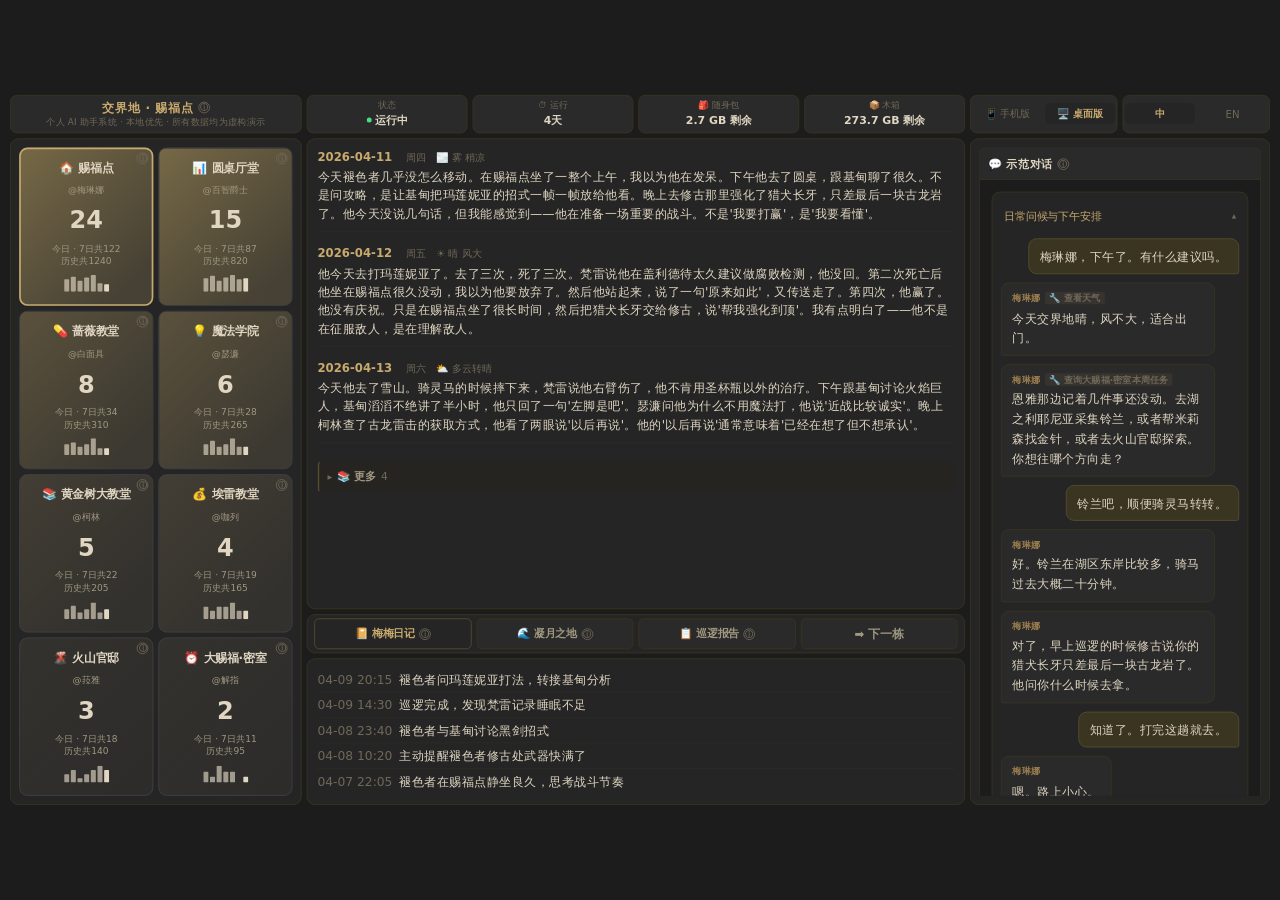
==== desktop.html @ e6fd1000 "feat(demo): 桌面版打磨 + 数据/视觉对齐 + 状态持久化 UI / 排版： - view/lang switch 内按钮 flex:1 平分，避免中/EN 文字短不铺满 - 火山官邸 c" ====
<!DOCTYPE html>
<html lang="zh-CN">
<head>
<script>
// UA 分流 + localStorage 偏好覆盖
(function(){
  var pref = null;
  try { pref = localStorage.getItem('demo_view'); } catch(e){}
  if (pref === 'mobile') { location.replace('/'); return; }
  if (!pref) {
    var isMobile = /Mobi|Android|iPhone|iPad|iPod/i.test(navigator.userAgent);
    if (isMobile) { location.replace('/'); return; }
  }
})();
</script>
<meta charset="UTF-8">
<meta name="viewport" content="width=device-width, initial-scale=1.0">
<title>MoSphere · Site of Grace Demo</title>
<link rel="stylesheet" href="css/style.css?v=20260425h">
<link rel="stylesheet" href="css/desktop.css?v=20260425h">
</head>
<body class="view-desktop">
<div id="app">
  <header id="header">
    <div class="title-box">
      <h1 id="main-title"></h1>
      <div id="header-subtitle"></div>
    </div>
    <div class="status-bar" id="status-bar"></div>
    <div class="view-switch" id="view-switch">
      <button type="button" class="view-opt" data-view="mobile">📱 手机版</button>
      <button type="button" class="view-opt active" data-view="desktop">🖥️ 桌面版</button>
    </div>
    <div class="lang-switch" id="lang-switch">
      <button type="button" class="lang-opt" data-lang="cn" onclick="setLang('cn')">中</button>
      <button type="button" class="lang-opt" data-lang="en" onclick="setLang('en')">EN</button>
    </div>
  </header>

  <div class="desktop-layout">
    <!-- 左列：建筑卡 2×4 -->
    <div class="left-col">
      <div class="cells" id="buildings-grid"></div>
    </div>

    <!-- 中列：content-area + mid-bar + log-area -->
    <div class="mid-col">
      <div class="content-area" id="content-area">
        <div class="accordion" id="accordion"></div>
      </div>
      <div class="mid-bar" id="mid-bar"></div>
      <div class="log-area" id="log-area"></div>
    </div>

    <!-- 右列：对话 -->
    <aside class="right-col">
      <div class="chat-demo" id="conv-area">
        <div class="accordion" id="conv-accordion"></div>
      </div>
    </aside>
  </div>
</div>

<script src="js/app.js?v=20260425h"></script>
<script src="js/desktop.js?v=20260425h"></script>
</body>
</html>
---- css/style.css ----
/* ═══════════════════════════════════════════
   MoSphere Demo — Elden Ring Dark Theme
   Primary: #C8AA6E  Background: #1C1C1C
   ═══════════════════════════════════════════ */

:root {
  --gold: #C8AA6E;
  --gold-dim: #9A7D4E;
  --gold-bright: #E8D5A3;
  --bg-primary: #1C1C1C;
  --bg-secondary: #252525;
  --bg-card: #2A2A2A;
  --bg-card-hover: #333333;
  --text-primary: #E0D6C2;
  --text-secondary: #A09880;
  --text-dim: #706858;
  --border: #3A3520;
  --border-gold: #5A4D2E;
  --green: #4ade80;
  --red: #f87171;
  --yellow: #fbbf24;
}

* { margin: 0; padding: 0; box-sizing: border-box; }

html { overflow-x: hidden; }

body {
  background: var(--bg-primary);
  color: var(--text-primary);
  font-family: 'Segoe UI', 'Noto Sans SC', 'Noto Sans', system-ui, sans-serif;
  line-height: 1.6;
  font-size: 14px;
  overflow-x: hidden;
}

/* ── Header (一行方格，随页面滚动，padding 对齐 main) ── */
header {
  display: flex;
  flex-wrap: wrap;
  align-items: stretch;
  gap: 6px;
  padding: 6px 12px;
  background: var(--bg-secondary);
}

.title-box {
  background: var(--bg-card);
  border: 1px solid var(--border);
  border-radius: 8px;
  padding: 6px 14px;
  display: flex;
  flex-direction: column;
  justify-content: center;
  align-items: center;
  text-align: center;
  flex: 2;
  min-width: 220px;
}

.title-box h1 {
  display: flex;
  align-items: center;
  justify-content: center;
  font-size: 1rem;
  color: var(--gold);
  font-weight: 600;
  letter-spacing: 0.5px;
  line-height: 1.2;
}

.title-box #header-subtitle {
  font-size: 0.7rem;
  color: var(--text-dim);
  margin-top: 2px;
  letter-spacing: 0.2px;
  line-height: 1.3;
}

/* status-bar 在 main 末尾做页脚状态条（对齐 live） */
.status-bar {
  display: flex;
  flex-wrap: wrap;
  gap: 6px;
  justify-content: center;
  margin-top: 6px;
}
/* 手机端（<900px）底部 4 格固定 2×2 */
@media (max-width: 899px) {
  .status-bar {
    display: grid;
    grid-template-columns: repeat(2, 1fr);
  }
  .status-bar .status-item { min-width: 0; }
}

.status-item {
  flex: 1;
  min-width: 108px;
  background: var(--bg-card);
  border: 1px solid var(--border);
  border-radius: 8px;
  padding: 4px 12px;
  display: flex;
  flex-direction: column;
  justify-content: center;
  text-align: center;
  align-items: center;
}
.status-item .label {
  font-size: 0.7rem;
  color: var(--text-dim);
  line-height: 1.2;
}
.status-item .value {
  font-size: 0.88rem;
  color: var(--text-primary);
  font-weight: 600;
  margin-top: 2px;
  display: flex;
  align-items: center;
  gap: 5px;
  white-space: nowrap;
  overflow: hidden;
  text-overflow: ellipsis;
}

.status-dot {
  width: 6px; height: 6px;
  border-radius: 50%;
  background: var(--green);
  flex-shrink: 0;
}

/* view-switch / lang-switch：横向 2 按钮分段控件 */
.view-switch,
.lang-switch {
  display: flex;
  flex-direction: row;
  align-items: center;
  gap: 3px;
  background: var(--bg-card);
  border: 1px solid var(--border);
  border-radius: 8px;
  padding: 3px;
  flex: 0 0 auto;
}
.view-opt,
.lang-opt {
  flex: 1;
  background: transparent;
  color: var(--text-dim);
  border: none;
  border-radius: 6px;
  padding: 6px 12px;
  font-size: 0.8rem;
  font-family: inherit;
  text-align: center;
  cursor: pointer;
  white-space: nowrap;
  transition: background 0.15s, color 0.15s;
}
.view-opt:hover,
.lang-opt:hover { color: var(--text-primary); }
.view-opt.active,
.lang-opt.active {
  background: var(--bg-secondary);
  color: var(--gold);
  cursor: default;
  font-weight: 600;
}

/* ── Main ── */
main {
  margin: 0 auto;
  padding: 6px 12px;
}

section { margin-bottom: 6px; }

.section-title {
  display: flex;
  align-items: center;
  color: var(--gold);
  font-size: 0.95rem;
  font-weight: 600;
  margin-bottom: 12px;
  padding-bottom: 6px;
  border-bottom: 1px solid var(--border);
}

/* ── Building Panel (≥900 1×8 / 400-899 2×4 / <400 4×2) ── */
#buildings-grid {
  display: grid;
  grid-template-columns: repeat(8, 1fr);
  gap: 6px;
}
@media (max-width: 899px) {
  #buildings-grid { grid-template-columns: repeat(4, 1fr); }
}
@media (max-width: 399px) {
  #buildings-grid { grid-template-columns: repeat(2, 1fr); }
}

.building-card {
  background: var(--bg-card);
  border: 1px solid #444;
  border-radius: 10px;
  padding: 10px 8px;
  text-align: center;
  cursor: pointer;
  transition: border-color 0.15s, background 0.15s;
  position: relative;
  display: flex;
  flex-direction: column;
  justify-content: space-between;
  min-height: 0;
}
.building-card:hover { border-color: var(--gold-dim); }
.building-card.active {
  outline: 2px solid var(--gold);
  outline-offset: -2px;
}

/* 4 档金色半透明叠加（按今日活跃度排名分档，8 栋每档 2 格） */
.building-card.grade-1 {
  background: linear-gradient(135deg, rgba(232,198,112,0.40), rgba(232,198,112,0.15) 85%), var(--bg-card);
}
.building-card.grade-2 {
  background: linear-gradient(135deg, rgba(216,184,108,0.28), rgba(216,184,108,0.10) 85%), var(--bg-card);
}
.building-card.grade-3 {
  background: linear-gradient(135deg, rgba(180,153,98,0.18), rgba(180,153,98,0.06) 85%), var(--bg-card);
}
.building-card.grade-4 {
  background: linear-gradient(135deg, rgba(139,117,73,0.10), rgba(139,117,73,0.03) 85%), var(--bg-card);
}

/* 第 9 格占位：虚线框、无内容、不响应点击 */
.building-card.placeholder {
  cursor: default;
  background: transparent;
  border: 1px dashed var(--border);
}
.building-card.placeholder:hover { border-color: var(--border); }

/* 卡内排版对齐 live（除配色外）：name 1rem / nick 0.75rem / today 2.2rem / stats 0.75rem */
.building-card .card-emoji {
  display: none; /* emoji 合并到 name 行 */
}
.building-card .card-name {
  font-size: 1rem;
  font-weight: 700;
  line-height: 1.2;
  margin-bottom: 2px;
  white-space: nowrap;
  overflow: hidden;
  text-overflow: ellipsis;
}
.building-card .card-npc {
  font-size: 0.75rem;
  color: var(--text-secondary);
  margin-bottom: 4px;
  white-space: nowrap;
  overflow: hidden;
  text-overflow: ellipsis;
}
.building-card .card-count {
  font-size: 2.2rem;
  font-weight: 700;
  line-height: 1;
  margin: 2px 0;
}
.building-card .card-sub {
  font-size: 0.72rem;
  color: var(--text-secondary);
  line-height: 1.4;
  margin-top: 2px;
}
.building-card svg {
  display: block;
  margin: 6px auto 0;
  color: currentColor;
}

/* Building Detail */
.building-detail {
  background: #222;
  border: 1px solid var(--border-gold);
  border-radius: 8px;
  padding: 16px 18px;
  margin-top: 8px;
  animation: fadeIn 0.15s ease;
}

@keyframes fadeIn {
  from { opacity: 0; transform: translateY(-4px); }
  to   { opacity: 1; transform: translateY(0); }
}

.detail-header {
  display: flex;
  align-items: center;
  gap: 10px;
  margin-bottom: 8px;
}

.detail-emoji { font-size: 1.6rem; }

.detail-name {
  font-size: 1rem;
  color: var(--gold-bright);
  font-weight: 600;
}

.detail-npc { font-size: 0.78rem; color: var(--text-secondary); }

.detail-desc {
  font-size: 0.82rem;
  color: var(--text-secondary);
  margin-bottom: 10px;
  padding-bottom: 10px;
  border-bottom: 1px solid var(--border);
}

.log-row {
  display: flex;
  gap: 12px;
  padding: 5px 0;
  font-size: 0.8rem;
  border-bottom: 1px solid rgba(58,53,32,0.4);
}
.log-row:last-child { border-bottom: none; }
.log-time { color: var(--text-dim); min-width: 90px; flex-shrink: 0; }
.log-summary { color: var(--text-primary); min-width: 0; overflow-wrap: anywhere; }
/* 火山官邸 contact 内的 observation 行允许换行（长英文不剪掉） */
.contact-body .data-row { white-space: normal; align-items: flex-start; font-size: 1rem; }
.contact-body .data-row .log-summary { white-space: normal; }
/* 火山官邸 contact 内 content 整体放大一档 */
.contact-body .contact-field { font-size: 0.85rem; }
.contact-body .contact-tags .tag-label { font-size: 0.8rem; }

/* ── Accordion ── */
.accordion { display: flex; flex-direction: column; gap: 4px; }

.accordion-item {
  border: 1px solid var(--border);
  border-radius: 6px;
}

.accordion-header {
  display: flex;
  justify-content: space-between;
  align-items: center;
  padding: 10px 14px;
  cursor: pointer;
  background: var(--bg-card);
  user-select: none;
  font-size: 0.88rem;
  font-weight: 600;
  transition: background 0.15s;
  border-radius: 6px;
}

.accordion-header:hover { background: var(--bg-card-hover); }
.accordion-header.open {
  border-bottom: 1px solid var(--border);
  border-radius: 6px 6px 0 0;
}

.accordion-body.open {
  border-radius: 0 0 6px 6px;
}

.accordion-title { color: var(--text-primary); }
.accordion-badge {
  font-size: 0.72rem;
  color: var(--text-dim);
  margin-left: 8px;
  font-weight: 400;
}
.accordion-chevron {
  font-size: 0.7rem;
  color: var(--text-dim);
  transition: transform 0.15s;
}
.accordion-header.open .accordion-chevron { transform: rotate(180deg); }

.accordion-body {
  display: none;
  padding: 14px;
  background: var(--bg-primary);
  font-size: 0.92rem;
  line-height: 1.6;
}
.accordion-body.open { display: block; }

/* ── Data Rows (text-dense style) ── */
.data-row {
  display: flex;
  align-items: center;
  gap: 10px;
  padding: 5px 0;
  font-size: 0.92rem;
  border-bottom: 1px solid rgba(58,53,32,0.3);
  white-space: nowrap;
  overflow: hidden;
}
.data-row:last-child { border-bottom: none; }
.data-row .dr-main { flex: 1; overflow: hidden; text-overflow: ellipsis; }
.data-row .dr-meta { color: var(--text-secondary); font-size: 0.76rem; flex-shrink: 0; }
.data-row .dr-label { color: var(--text-dim); min-width: 60px; flex-shrink: 0; font-size: 0.76rem; }

.data-dot { font-size: 0.7rem; flex-shrink: 0; }

/* Subsection header */
.sub-header {
  color: var(--gold);
  font-size: 0.8rem;
  font-weight: 600;
  margin: 10px 0 4px;
}
.sub-header:first-child { margin-top: 0; }

/* Inline summary line */
.summary-line {
  font-size: 0.82rem;
  color: var(--text-primary);
  padding: 6px 0;
  border-bottom: 1px solid var(--border);
  margin-bottom: 8px;
}

/* Colors */
.c-green { color: var(--green); }
.c-red   { color: var(--red); }
.c-gold  { color: var(--gold); }
.c-dim   { color: var(--text-dim); }

/* Priority dots */
.pdot {
  width: 7px; height: 7px;
  border-radius: 50%;
  flex-shrink: 0;
  display: inline-block;
}
.pdot-high   { background: var(--red); }
.pdot-medium { background: var(--yellow); }
.pdot-low    { background: #60a5fa; }
.pdot-done   { background: #555; }

/* done strikethrough */
.done-task { text-decoration: line-through; color: var(--text-dim); }

/* Inspiration */
.insp-done { text-decoration: line-through; color: var(--text-dim); }

/* ── Conversations ── */

/* inner conversation group headers inside the chat window */
.conv-group { border-bottom: 1px solid var(--border); }
.conv-group:last-child { border-bottom: none; }

.conv-group-header {
  display: flex;
  justify-content: space-between;
  align-items: center;
  padding: 9px 4px;
  cursor: pointer;
  font-size: 0.8rem;
  color: var(--text-secondary);
  user-select: none;
  transition: color 0.15s;
}
.conv-group-header:hover, .conv-group-header.open { color: var(--gold); }

.conv-chevron {
  font-size: 0.68rem;
  transition: transform 0.15s;
  color: var(--text-dim);
}
.conv-group-header.open .conv-chevron { transform: rotate(180deg); }

.conv-group-body { display: none; padding: 6px 0 10px; }
.conv-group-body.open { display: block; }

.chat-window {
  background: var(--bg-secondary);
  border: 1px solid var(--border);
  border-radius: 10px;
  padding: 16px;
  max-height: 440px;
  overflow-y: auto;
}

.chat-msg { margin-bottom: 10px; display: flex; }
.chat-msg.user { justify-content: flex-end; }
.chat-msg.assistant { justify-content: flex-start; }
.chat-msg.system { justify-content: center; }

.chat-bubble {
  max-width: 78%;
  padding: 9px 13px;
  border-radius: 10px;
  font-size: 0.92rem;
  line-height: 1.6;
  white-space: pre-line;
}

.chat-msg.user .chat-bubble {
  background: #3A3520;
  border: 1px solid var(--border-gold);
  border-radius: 10px 10px 3px 10px;
}

.chat-msg.assistant .chat-bubble {
  background: var(--bg-card);
  border: 1px solid var(--border);
  border-radius: 10px 10px 10px 3px;
}

.chat-npc-label {
  font-size: 0.68rem;
  color: var(--gold-dim);
  font-weight: 600;
  margin-bottom: 3px;
}

.chat-building-tag {
  font-size: 0.64rem;
  color: var(--text-dim);
  background: rgba(200,170,110,0.1);
  padding: 1px 5px;
  border-radius: 3px;
  margin-left: 5px;
}

.chat-msg.system .chat-bubble {
  background: transparent;
  color: var(--text-dim);
  font-size: 0.74rem;
  padding: 4px 10px;
  border: 1px dashed var(--border);
  border-radius: 6px;
  max-width: 90%;
  text-align: center;
}

/* ── Tooltip ── */
.tooltip-wrapper {
  position: relative;
  display: inline-flex;
  align-items: center;
  vertical-align: middle;
}

.info-icon {
  display: inline-flex;
  align-items: center;
  justify-content: center;
  width: 14px;
  height: 14px;
  border-radius: 50%;
  border: 1px solid var(--text-dim);
  color: var(--text-dim);
  font-size: 0.58rem;
  font-weight: 700;
  font-style: normal;
  cursor: default;
  margin-left: 5px;
  flex-shrink: 0;
  line-height: 1;
  transition: border-color 0.15s, color 0.15s;
  user-select: none;
}

.info-icon:hover {
  border-color: var(--gold-dim);
  color: var(--gold-dim);
}

.tooltip-wrapper .tooltip-text {
  visibility: hidden;
  opacity: 0;
  position: absolute;
  bottom: calc(100% + 7px);
  left: 0;
  transform: none;
  background: rgba(18, 16, 10, 0.93);
  color: var(--text-secondary);
  font-size: 0.75rem;
  font-weight: 400;
  line-height: 1.55;
  padding: 8px 11px;
  border-radius: 6px;
  border: 1px solid var(--border-gold);
  white-space: normal;
  width: 240px;
  pointer-events: none;
  transition: opacity 0.18s ease;
  z-index: 300;
  text-align: left;
}

.tooltip-wrapper:hover .tooltip-text {
  visibility: visible;
  opacity: 1;
  animation: tooltipFadeIn 0.18s ease;
}

/* In the sticky header, drop tooltip downward to avoid clipping */
header .tooltip-wrapper .tooltip-text {
  bottom: auto;
  top: calc(100% + 7px);
}

@keyframes tooltipFadeIn {
  from { opacity: 0; transform: translateY(4px); }
  to   { opacity: 1; transform: translateY(0); }
}

/* ── Footer ── */
footer {
  text-align: center;
  padding: 20px;
  border-top: 1px solid var(--border);
  color: var(--text-dim);
  font-size: 0.74rem;
}

/* ── Scrollbar ── */
::-webkit-scrollbar { width: 5px; height: 5px; }
::-webkit-scrollbar-track { background: var(--bg-primary); }
::-webkit-scrollbar-thumb { background: var(--border-gold); border-radius: 3px; }
::-webkit-scrollbar-thumb:hover { background: var(--gold-dim); }

/* ── 通用折叠（schedule / inspirations / archive / diary older / teahouse contact） ── */
.sched-fold,
.insp-fold,
.arch-fold,
.patrol-fold {
  margin-top: 6px;
  margin-bottom: 4px;
}
.sched-fold > summary,
.insp-fold > summary,
.arch-fold > summary,
.patrol-fold > summary {
  cursor: pointer;
  color: var(--gold);
  font-size: 0.84rem;
  font-weight: 600;
  padding: 6px 10px;
  background: rgba(40,35,22,0.3);
  border-left: 2px solid var(--border-gold);
  border-radius: 4px;
  list-style: none;
  user-select: none;
  display: flex;
  align-items: center;
  gap: 6px;
}
.sched-fold > summary::-webkit-details-marker,
.insp-fold > summary::-webkit-details-marker,
.arch-fold > summary::-webkit-details-marker,
.patrol-fold > summary::-webkit-details-marker { display: none; }
.sched-fold > summary::before,
.insp-fold > summary::before,
.arch-fold > summary::before,
.patrol-fold > summary::before {
  content: '▸';
  color: var(--text-dim);
  font-size: 0.72rem;
  transition: transform 0.15s;
}
.sched-fold[open] > summary::before,
.insp-fold[open] > summary::before,
.arch-fold[open] > summary::before,
.patrol-fold[open] > summary::before { transform: rotate(90deg); }
.sched-fold > summary:hover,
.insp-fold > summary:hover,
.arch-fold > summary:hover,
.patrol-fold > summary:hover { background: rgba(90,77,46,0.2); }
.sched-fold-body,
.insp-fold-body,
.arch-fold-body,
.patrol-fold-body {
  padding: 4px 6px 0 6px;
}
/* 折叠展开后内部行距比常规 .data-row 紧一点 */
.sched-fold-body .data-row,
.insp-fold-body .data-row,
.arch-fold-body .data-row,
.patrol-fold-body .data-row { padding: 3px 0; }

/* ── Health 单行布局 ── */
.health-row .dr-label-big {
  min-width: 48px;
  color: var(--gold-dim);
  font-weight: 600;
  font-size: 0.8rem;
}

/* ── Diary 更早折叠 ── */
.diary-older {
  margin-top: 8px;
}
.diary-older summary {
  cursor: pointer;
  color: var(--text-secondary);
  font-size: 0.8rem;
  font-weight: 600;
  padding: 8px 10px;
  background: rgba(40,35,22,0.3);
  border-left: 2px solid var(--border-gold);
  border-radius: 4px;
  list-style: none;
  user-select: none;
  display: flex;
  align-items: center;
  gap: 6px;
}
.diary-older summary::-webkit-details-marker { display: none; }
.diary-older summary::before {
  content: '▸';
  color: var(--text-dim);
  font-size: 0.72rem;
  transition: transform 0.15s;
}
.diary-older[open] summary::before { transform: rotate(90deg); }
.diary-older summary:hover { background: rgba(90,77,46,0.18); }
.diary-older-body {
  padding: 12px 6px 0 6px;
}

/* ── Teahouse / Volcano Manor ── */
.contact-item {
  margin-bottom: 6px;
  background: rgba(40,35,22,0.4);
  border-left: 2px solid var(--border-gold);
  border-radius: 4px;
  overflow: hidden;
}
.contact-item summary.contact-name {
  cursor: pointer;
  color: var(--gold);
  font-weight: 600;
  font-size: 0.9rem;
  padding: 8px 12px;
  list-style: none;
  user-select: none;
  display: flex;
  align-items: center;
  gap: 6px;
}
.contact-item summary.contact-name::-webkit-details-marker { display: none; }
.contact-item summary.contact-name::before {
  content: '▸';
  color: var(--text-dim);
  font-size: 0.72rem;
  transition: transform 0.15s;
}
.contact-item[open] summary.contact-name::before { transform: rotate(90deg); }
.contact-item summary.contact-name:hover { background: rgba(90,77,46,0.18); }
.contact-item .contact-body {
  padding: 4px 12px 12px 12px;
}

.contact-tags {
  display: flex;
  flex-wrap: wrap;
  align-items: center;
  gap: 4px;
  margin-top: 4px;
}
.contact-tags .tag-label {
  font-size: 0.7rem;
  color: var(--text-dim);
  min-width: 40px;
}
.contact-field {
  font-size: 0.75rem;
  color: var(--text-primary);
  background: var(--bg-card);
  padding: 2px 8px;
  border-radius: 4px;
  border: 1px solid var(--border);
}
.contact-field.tag-like    { background: rgba(74,222,128,0.10); color: #86efac; border-color: rgba(74,222,128,0.25); }
.contact-field.tag-dislike { background: rgba(248,113,113,0.10); color: #fca5a5; border-color: rgba(248,113,113,0.25); }
.contact-field.tag-goal    { background: rgba(200,170,110,0.12); color: var(--gold-bright); border-color: var(--border-gold); }

/* ── Responsive ── */
@media (max-width: 600px) {
  header { padding: 6px 12px; gap: 4px; flex-wrap: wrap; }
  .title-box {
    flex: 1 1 100%;
    padding: 6px 10px;
  }
  .title-box h1 { font-size: 0.95rem; justify-content: center; }
  .title-box #header-subtitle { font-size: 0.68rem; margin-top: 1px; }
  .view-switch, .lang-switch {
    flex: 1 1 0;
    padding: 2px;
    gap: 2px;
  }
  .view-opt, .lang-opt {
    flex: 1 1 0;
    padding: 5px 6px;
    font-size: 0.75rem;
  }
}
---- css/desktop.css ----
/* ═══════════════════════════════════════════
   desktop.css — 桌面版 3 列布局
   设计基准 1536×864 + transform: scale 整页等比缩放
   ═══════════════════════════════════════════ */

/* 锁 root font-size = 16px：忽略浏览器字号偏好，rem 不跟着变大挤破固定 px 布局；
   整页缩放由下面的 transform: scale 统管 */
html { font-size: 16px; }
html, body { height: 100%; margin: 0; }
body.view-desktop {
  overflow: hidden;
  display: flex;
  align-items: center;
  justify-content: center;
  background: var(--bg-primary);
}

/* #app 固定 1536×864，transform: scale 按视窗等比缩放 */
body.view-desktop #app {
  margin: 0;
  padding: 6px 12px;
  width: 1536px;
  height: 864px;
  display: flex;
  flex-direction: column;
  transform-origin: center center;
  transform: scale(var(--app-scale, 1));
}

/* topbar 与 3-col body 同基准对齐：title 350 / status 790 / view 177 / lang 177
   #app 内宽 = 1536 - 24 padding = 1512；4 children × 3 gaps × 6 = 18；items 总 1494
   边界 x=350（左/中分界）/ x=1146（中/右分界）和 body 3-col 完全一致 */
body.view-desktop header {
  flex-shrink: 0;
  flex-wrap: nowrap;
  background: transparent;
  border-bottom: none;
  padding: 0 0 6px 0;
  gap: 6px;
}
body.view-desktop header .title-box { flex: 0 0 350px; min-width: 0; }
body.view-desktop header .status-bar {
  flex: 0 0 790px;
  display: grid;
  grid-template-columns: repeat(4, 1fr);
  gap: 6px;
  margin-top: 0;
}
body.view-desktop header .status-bar .status-item {
  min-width: 0;
  flex: unset;
}
body.view-desktop header .view-switch { flex: 0 0 177px; min-width: 0; }
body.view-desktop header .lang-switch { flex: 0 0 177px; min-width: 0; }

/* 3 列主体（与 topbar 同基准对齐：350 / 790 / 360） */
.desktop-layout {
  display: grid;
  grid-template-columns: 350px 790px 360px;
  gap: 6px;
  flex: 1;
  min-height: 0;
  align-items: stretch;
}

.left-col, .mid-col, .right-col {
  min-height: 0;
  min-width: 0;
}

/* 左列：cells 2×4 */
.left-col {
  background: var(--bg-secondary);
  border: 1px solid var(--border);
  border-radius: 10px;
  padding: 10px;
  display: flex;
  flex-direction: column;
}
body.view-desktop #buildings-grid.cells {
  display: grid;
  grid-template-columns: repeat(2, 1fr);
  grid-template-rows: repeat(4, 1fr);
  gap: 6px;
  flex: 1;
  min-height: 0;
}
body.view-desktop .cells .building-card {
  max-width: none;
  min-width: 0;
  min-height: 0;
  padding: 8px 10px;
  display: flex;
  flex-direction: column;
  justify-content: space-evenly;
  cursor: pointer;
  position: relative;
  transition: border-color 0.15s, outline 0.15s;
}
/* 卡片右上角 ⓘ 描述 */
body.view-desktop .building-card .card-info { position: absolute; top: 5px; right: 5px; z-index: 2; }
body.view-desktop .building-card .card-info .info-icon { margin-left: 0; }
body.view-desktop .building-card .card-info .tooltip-text {
  left: auto; right: 0;
  bottom: auto; top: calc(100% + 5px);
}
body.view-desktop .cells .building-card:hover { border-color: var(--gold-dim); }
body.view-desktop .cells .building-card.active {
  outline: 2px solid var(--gold);
  outline-offset: -2px;
}
body.view-desktop .cells .building-card .card-name  { font-size: 0.9rem; line-height: 1.2; }
body.view-desktop .cells .building-card .card-npc   { font-size: 0.68rem; }
body.view-desktop .cells .building-card .card-count { font-size: 1.8rem; line-height: 1; }
body.view-desktop .cells .building-card .card-sub   { font-size: 0.68rem; line-height: 1.4; }
body.view-desktop .cells .building-card svg { max-height: 22px; margin: 2px auto 0; }

/* 中列：content-area 7.5 / mid-bar 0.5 / log-area 2 */
.mid-col {
  display: flex;
  flex-direction: column;
  gap: 6px;
}
.content-area, .log-area {
  background: var(--bg-secondary);
  border: 1px solid var(--border);
  border-radius: 10px;
  padding: 10px 12px;
  overflow-y: auto;
  scrollbar-width: thin;
  scrollbar-color: var(--border-gold) transparent;
}
.content-area { flex: 7.4; min-height: 0; }
.content-area .desk-section-title {
  color: var(--gold);
  font-weight: 600;
  font-size: 0.95rem;
  margin-bottom: 10px;
  padding-bottom: 6px;
  border-bottom: 1px solid var(--border-gold);
}
.content-area .desk-tabs {
  display: flex;
  gap: 4px;
  margin-bottom: 10px;
  padding-bottom: 6px;
  border-bottom: 1px solid var(--border-gold);
}
.content-area .desk-tab {
  background: var(--bg-card);
  border: 1px solid var(--border);
  color: var(--text-secondary);
  padding: 5px 14px;
  border-radius: 6px;
  font-size: 0.85rem;
  font-weight: 600;
  font-family: inherit;
  cursor: pointer;
  transition: background 0.15s, color 0.15s;
}
.content-area .desk-tab:hover { color: var(--text-primary); }
.content-area .desk-tab.active {
  background: var(--bg-secondary);
  color: var(--gold);
  border-color: var(--border-gold);
  cursor: default;
}
.log-area    { flex: 2.1; min-height: 0; }
.content-area::-webkit-scrollbar,
.log-area::-webkit-scrollbar { width: 6px; }
.content-area::-webkit-scrollbar-thumb,
.log-area::-webkit-scrollbar-thumb {
  background: var(--border-gold);
  border-radius: 3px;
}

/* mid-bar：所有 children 等宽（用 grid auto-columns，children 数变化时自动等分） */
.mid-bar {
  background: var(--bg-secondary);
  border: 1px solid var(--border);
  border-radius: 10px;
  padding: 4px 8px;
  display: grid;
  grid-auto-flow: column;
  grid-auto-columns: 1fr;
  align-items: stretch;
  gap: 6px;
  flex: 0.5;
  min-height: 40px;
}
/* mb-tabs 透明化：让里面的 tab 按钮直接成为 mid-bar 的 grid cell */
.mid-bar .mb-tabs { display: contents; }
.mid-bar .mb-name {
  flex: 1;
  display: flex;
  align-items: center;
  justify-content: center;
  color: var(--text-secondary);
  font-weight: 600;
  font-size: 0.9rem;
  background: var(--bg-card);
  border-radius: 6px;
  padding: 4px 12px;
}
.mid-bar .mb-enter {
  flex: 1;
  display: flex;
  align-items: center;
  justify-content: center;
  color: var(--text-dim);
  font-weight: 600;
  font-size: 0.88rem;
  background: var(--bg-card);
  border: 1px dashed var(--border);
  border-radius: 6px;
  padding: 4px 12px;
  cursor: not-allowed;
  opacity: 0.55;
}
.mid-bar .mb-next {
  display: flex;
  align-items: center;
  justify-content: center;
  color: var(--text-secondary);
  font-weight: 600;
  font-size: 0.88rem;
  font-family: inherit;
  background: var(--bg-card);
  border: 1px solid var(--border);
  border-radius: 6px;
  padding: 4px 12px;
  cursor: pointer;
  transition: background 0.15s, color 0.15s, border-color 0.15s;
  white-space: nowrap;
}
.mid-bar .mb-next:hover {
  background: var(--bg-card-hover);
  color: var(--gold);
  border-color: var(--border-gold);
}

/* mid-bar tab 按钮（mb-tabs 用 display:contents 透明化，tab 直接是 mid-bar grid 子项） */
.mid-bar .mb-tab {
  background: var(--bg-card);
  border: 1px solid var(--border);
  color: var(--text-secondary);
  font-weight: 600;
  font-size: 0.82rem;
  font-family: inherit;
  border-radius: 6px;
  padding: 4px 8px;
  cursor: pointer;
  transition: background 0.15s, color 0.15s;
  white-space: nowrap;
}
.mid-bar .mb-tab:hover { color: var(--text-primary); }
.mid-bar .mb-tab.active {
  background: var(--bg-secondary);
  color: var(--gold);
  border-color: var(--border-gold);
  cursor: default;
}

/* log-area header style */
.log-area .log-title {
  color: var(--gold-dim);
  font-weight: 600;
  font-size: 0.92rem;
  margin-bottom: 6px;
  padding-bottom: 4px;
  border-bottom: 1px solid var(--border);
}
.log-area .log-row {
  display: flex;
  gap: 8px;
  padding: 3px 0;
  font-size: 0.92rem;
}
.log-area .log-row .log-time {
  color: var(--text-dim);
  min-width: 80px;
  white-space: nowrap;
}
.log-area .log-row .log-summary {
  color: var(--text-primary);
  flex: 1;
}

/* 右列：对话 */
.right-col {
  background: var(--bg-secondary);
  border: 1px solid var(--border);
  border-radius: 10px;
  padding: 10px;
  display: flex;
  flex-direction: column;
  overflow: hidden;
  min-width: 0;
}
.right-col .chat-demo {
  flex: 1;
  min-width: 0;
  overflow-y: auto;
  overflow-x: hidden;
  scrollbar-width: thin;
  scrollbar-color: var(--border-gold) transparent;
}
/* 长英文 title flex 子元素必须能 shrink，否则会撑出右列宽度 */
.right-col .accordion-header,
.right-col .conv-group-header { min-width: 0; }
.right-col .accordion-header .accordion-title,
.right-col .conv-group-header > span:first-child {
  min-width: 0;
  flex: 1;
  overflow-wrap: anywhere;
}
.right-col .chat-window { max-height: none; padding: 10px; overflow-x: hidden; }
.right-col .chat-demo::-webkit-scrollbar { width: 6px; }
.right-col .chat-demo::-webkit-scrollbar-thumb {
  background: var(--border-gold);
  border-radius: 3px;
}
/* 右列 bubble 更窄一点 */
.right-col .chat-bubble { max-width: 90%; font-size: 0.92rem; }

/* 对齐手机版的 conv accordion（但在桌面独立面板里） */
.right-col .accordion-item { margin-bottom: 4px; }
.right-col .accordion-header { padding: 8px 10px; font-size: 0.85rem; }
/* 桌面版示范对话 outer：强制展开，藏掉 chevron，去掉 hover 视觉 */
.right-col .accordion-header.static .accordion-chevron { display: none; }
.right-col .accordion-header.static:hover { background: var(--bg-card); }
/* 右栏 ⓘ tooltip 朝下溢出，避开顶边被 overflow:hidden 裁 */
.right-col .tooltip-wrapper .tooltip-text {
  bottom: auto;
  top: calc(100% + 7px);
}

/* 桌面 topbar 按钮/方格尺寸微调（紧凑） */
body.view-desktop .title-box { padding: 4px 10px; }
body.view-desktop .title-box h1 { font-size: 0.92rem; }
body.view-desktop .title-box #header-subtitle { font-size: 0.66rem; }
body.view-desktop .view-switch,
body.view-desktop .lang-switch { padding: 2px; }
body.view-desktop .view-opt,
body.view-desktop .lang-opt { padding: 4px 10px; font-size: 0.76rem; }
body.view-desktop .status-item .label { font-size: 0.66rem; }
body.view-desktop .status-item .value { font-size: 0.82rem; }
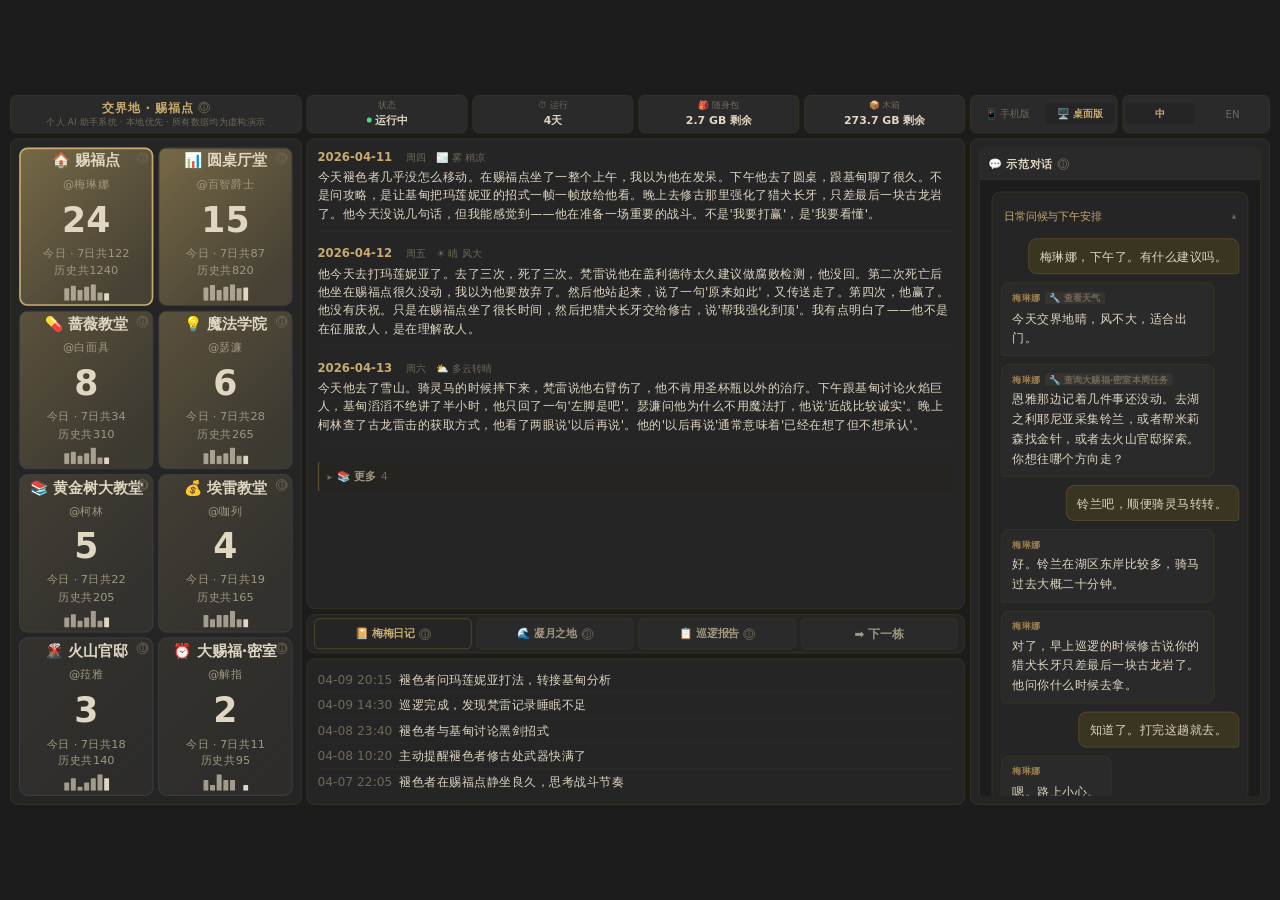
==== commit 3f9fe724: "fix(demo): 桌面字号放大 + logo 110px 适配大 cell demo 桌面 cell ~200×280 比 dashboard 桌面 cell 100×155 大近 2x， 直接照" ====
--- a/desktop.html
+++ b/desktop.html
@@ -6,18 +6,18 @@
 (function(){
   var pref = null;
   try { pref = localStorage.getItem('demo_view'); } catch(e){}
-  if (pref === 'mobile') { location.replace('/'); return; }
+  if (pref === 'mobile') { location.replace('./'); return; }
   if (!pref) {
     var isMobile = /Mobi|Android|iPhone|iPad|iPod/i.test(navigator.userAgent);
-    if (isMobile) { location.replace('/'); return; }
+    if (isMobile) { location.replace('./'); return; }
   }
 })();
 </script>
 <meta charset="UTF-8">
 <meta name="viewport" content="width=device-width, initial-scale=1.0">
 <title>MoSphere · Site of Grace Demo</title>
-<link rel="stylesheet" href="css/style.css?v=20260425h">
-<link rel="stylesheet" href="css/desktop.css?v=20260425h">
+<link rel="stylesheet" href="css/style.css?v=20260427b">
+<link rel="stylesheet" href="css/desktop.css?v=20260427b">
 </head>
 <body class="view-desktop">
 <div id="app">
@@ -61,7 +61,7 @@
   </div>
 </div>
 
-<script src="js/app.js?v=20260425h"></script>
-<script src="js/desktop.js?v=20260425h"></script>
+<script src="js/app.js?v=20260427b"></script>
+<script src="js/desktop.js?v=20260427b"></script>
 </body>
 </html>
--- a/css/style.css
+++ b/css/style.css
@@ -257,6 +257,8 @@
   overflow: hidden;
   text-overflow: ellipsis;
 }
+/* 手机端英文卡名更长，缩一档 */
+body.lang-en:not(.view-desktop) .building-card .card-name { font-size: 0.82rem; }
 .building-card .card-npc {
   font-size: 0.75rem;
   color: var(--text-secondary);
--- a/css/desktop.css
+++ b/css/desktop.css
@@ -109,10 +109,11 @@
   outline: 2px solid var(--gold);
   outline-offset: -2px;
 }
-body.view-desktop .cells .building-card .card-name  { font-size: 0.9rem; line-height: 1.2; }
-body.view-desktop .cells .building-card .card-npc   { font-size: 0.68rem; }
-body.view-desktop .cells .building-card .card-count { font-size: 1.8rem; line-height: 1; }
-body.view-desktop .cells .building-card .card-sub   { font-size: 0.68rem; line-height: 1.4; }
+/* demo 桌面 cell 比 dashboard 桌面大 ~2x，字号同步放大避免数字挤压 */
+body.view-desktop .cells .building-card .card-name  { font-size: 1.1rem; line-height: 1.2; }
+body.view-desktop .cells .building-card .card-npc   { font-size: 0.85rem; }
+body.view-desktop .cells .building-card .card-count { font-size: 2.6rem; line-height: 1; font-weight: 700; }
+body.view-desktop .cells .building-card .card-sub   { font-size: 0.85rem; line-height: 1.5; }
 body.view-desktop .cells .building-card svg { max-height: 22px; margin: 2px auto 0; }
 
 /* 中列：content-area 7.5 / mid-bar 0.5 / log-area 2 */
@@ -345,3 +346,42 @@
 body.view-desktop .lang-opt { padding: 4px 10px; font-size: 0.76rem; }
 body.view-desktop .status-item .label { font-size: 0.66rem; }
 body.view-desktop .status-item .value { font-size: 0.82rem; }
+
+/* ════════════════════════════════════════
+   翻面机制（桌面）— 同 dashboard
+   ════════════════════════════════════════ */
+body.view-desktop .cells .building-card {
+  padding: 0;
+  overflow: hidden;
+}
+body.view-desktop .cells .building-card > .card-flip-container {
+  position: relative;
+  flex: 1;
+  min-height: 0;
+  width: 100%;
+  transform-style: preserve-3d;
+  transition: transform 420ms cubic-bezier(0.4, 0, 0.2, 1);
+}
+body.view-desktop .cells .building-card.flipped > .card-flip-container {
+  transform: rotateY(180deg);
+}
+body.view-desktop .cells .card-back,
+body.view-desktop .cells .card-front {
+  position: absolute;
+  inset: 0;
+  backface-visibility: hidden;
+  -webkit-backface-visibility: hidden;
+  display: grid;
+  grid-template-rows: 1fr 1fr 6fr 1fr 1fr;
+  padding: 4px 2px;
+  border-radius: inherit;
+  overflow: hidden;
+  text-align: center;
+}
+body.view-desktop .cells .card-back { transform: rotateY(180deg); }
+body.view-desktop .cells .bf-logo-wrap { align-self: stretch; justify-self: stretch; }
+/* logo 110px (cell 内宽 ~190 → 约 58% 卡宽，与 dashboard 桌面 75/96≈78% 视觉接近) */
+body.view-desktop .cells .bf-logo { width: 110px !important; height: 110px !important; max-width: 90% !important; max-height: 90% !important; }
+body.view-desktop .cells .bf-title { font-size: 1.1rem; font-weight: 700; line-height: 1.2; }
+body.view-desktop .cells .bf-nick { font-size: 0.85rem; line-height: 1.3; }
+body.view-desktop .cells .bf-est { font-size: 0.85rem; line-height: 1.3; }
